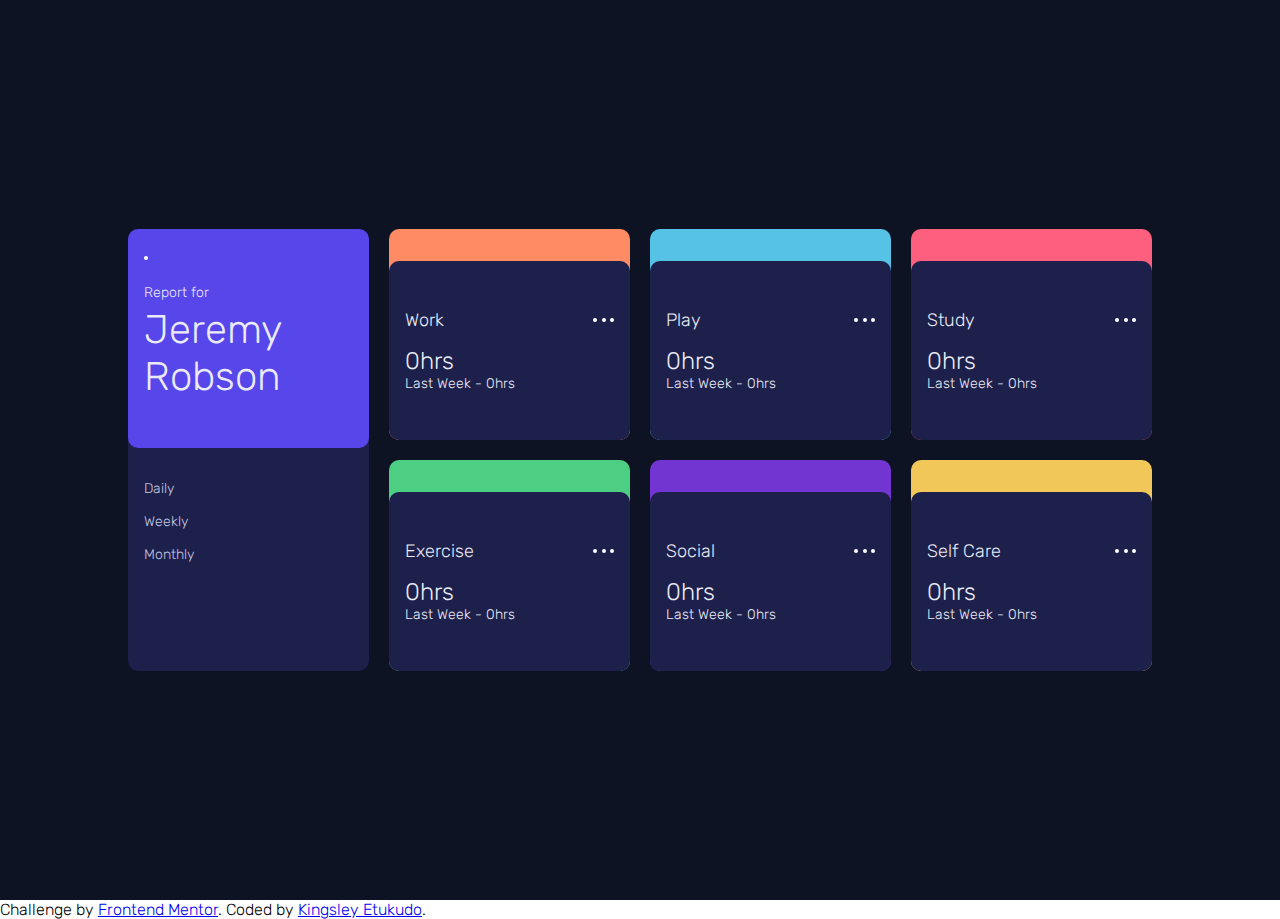
==== index.html @ 5ea38899 "new" ====
<!DOCTYPE html>
<html lang="en">
<head>
  <meta charset="UTF-8">
  <meta name="viewport" content="width=device-width, initial-scale=1.0"> <!-- displays site properly based on user's device -->
  <link rel="preconnect" href="https://fonts.googleapis.com">
<link rel="preconnect" href="https://fonts.gstatic.com" crossorigin>
<link href="https://fonts.googleapis.com/css2?family=Condiment&family=Cormorant+Garamond:ital,wght@0,300;0,400;0,500;0,600;0,700;1,300;1,400;1,500;1,600;1,700&family=Great+Vibes&family=Merienda:wght@400;700&family=Parisienne&family=Poppins&family=Redressed&family=Rubik:ital,wght@0,300;0,400;0,500;0,600;0,700;0,800;0,900;1,300;1,400;1,500;1,600;1,700;1,800;1,900&display=swap" rel="stylesheet">
  <link rel="icon" type="image/png" sizes="32x32" href="./images/favicon-32x32.png">
  <link rel="stylesheet" href="style.css">
  
  <title>Frontend Mentor | Time tracking dashboard</title>

  <!-- Feel free to remove these styles or customise in your own stylesheet 👍 -->
 
</head>
<body>

  <div class="container">
  

    <div class="center-control">


      <div class="container-inner">
        <div class="box box-1">
          <div class="profile-1">
            <div class="image">
              <img src="images/image-jeremy.png" alt="">
            </div>
           <div class="top-con">
            <p> Report for</p>
            <h2>Jeremy Robson</h2>
           </div>
          </div>
      
            <div class="text-1" id="btn-con">
            <p id="daily-time" class="btn">Daily</p>
            <p id="weekly-time" class="btn">Weekly</p>
            <p id="monthly-time" class="btn">Monthly</p>
            </div>
  
        </div>
  
        <div class="box box-2">
          <div class="sub-div">
            <div class="top-inner">
              <div class="sub-title">
                <p>Work</p>
              </div>
              <div class="three-dots">
                <span></span>
                <span></span>
                <span></span>
              </div>
            </div>
            <div class="main-footer">
              <h2 id="here"> 0hrs</h2>
            <span class="footer">
              <p id="previous"> Last Week - 0hrs</p>
            </span>
            </div>
  
          </div>
        </div>
  
        <div class="box box-3">
     <div class="sub-div">
  
      <div class="top-inner">
        <div class="sub-title">
          <p>Play</p>
        </div>
        <div class="three-dots">
          <span></span>
          <span></span>
          <span></span>
        </div>
      </div>

      <div class="main-footer">
        <h2 id="here1"> 0hrs</h2>
        <span class="footer">
        <p id="previous1"> Last Week - 0hrs</p>
      </span>
      </div>
     
     
     </div>
  
        </div>
        <div class="box box-4">
          <div class="sub-div">
  
            <div class="top-inner">
              <div class="sub-title">
                <p>Study</p>
              </div>
              <div class="three-dots">
                <span></span>
                <span></span>
                <span></span>
              </div>
            </div>

            <div class="main-footer">
              <h2 id="here2"> 0hrs</h2>
              <span class="footer">
              <p id="previous2"> Last Week - 0hrs</p>
              </span>
            </div>
          
          </div>  
        </div>
        <div class="box box-5">
          <div class="sub-div">
  
            <div class="top-inner">
              <div class="sub-title">
                <p>Exercise</p>
              </div>
              <div class="three-dots">
                <span></span>
                <span></span>
                <span></span>
              </div>
            </div>

            <div class="main-footer">
              <h2 id="here3"> 0hrs</h2>
              <span class="footer">
                <p id="previous3"> Last Week - 0hrs</p>
              </span>
            </div>
      
          </div>
        </div>
        <div class="box box-6">
          <div class="sub-div">
  
            <div class="top-inner">
              <div class="sub-title">
                <p>Social</p>
              </div>
              <div class="three-dots">
                <span></span>
                <span></span>
                <span></span>
              </div>
            </div>

            <div class="main-footer">
              <h2 id="here4"> 0hrs</h2>
              <span class="footer">
                <p id="previous4"> Last Week - 0hrs</p>
              </span>
            </div>
            
          </div>
        </div>
        <div class="box box-7">
          <div class="sub-div">
  
            <div class="top-inner">
              <div class="sub-title">
                <p>Self Care</p>
              </div>
              <div class="three-dots">
                <span></span>
                <span></span>
                <span></span>
              </div>
            </div>

            <div class="main-footer">
              <h2 id="here5"> 0hrs</h2>
              <span class="footer">
                <p id="previous5"> Last Week - 0hrs</p>
              </span>
            </div>
           
          </div>
        </div>
      </div>

      

    </div>
  </div>

  

  
  <div class="attribution">
    Challenge by <a href="https://www.frontendmentor.io?ref=challenge" target="_blank">Frontend Mentor</a>. 
    Coded by <a href="#">Kingsley Etukudo</a>.
  </div>

  <script src="function.js"></script>
</body>
</html>
---- style.css ----
*{
  padding: 0;
  margin: 0;
  font-weight: 100;
}

body{
  font-family: 'rubik';
  font-weight: 100;
}
.container{
  background-color: #0D1323;
  display: flex;
  align-items: center;
  justify-content: center;
  color: #eaebf7;
  height: 100vh;
}

.center-control{
  display: flex;
  justify-content: center;
  align-items: center;
  width: 80%;
}

.container-inner{
  display: grid;
  margin: auto 0;
  grid-gap: 20px;
  grid-template-columns: repeat(4, 1fr);
  grid-template-areas: 
  "box1 box2  box3  box4"
  "box1 box5  box6  box7"
}

.box-1{
  grid-area: box1;
  background-color: #1D204B;
  border-radius: 10px;
 
}

.box-2{
  grid-area: box2;
  background-color: #FF8B64;
  background-image: url('images/icon-work.svg');
  background-position: top right;
  background-repeat: no-repeat;
  background-size: 40px;
  padding-top: 2rem;
  border-radius: 10px;
}

.box-3{
  grid-area: box3;
  background-color: #56C2E6;
  background-image: url('images/icon-play.svg');
  background-position: top right;
  background-repeat: no-repeat;
  background-size: 50px;
  padding-top: 2rem;
  border-radius: 10px;
}

.box-4{
  grid-area: box4;
  background-color: #FE5F7E;
  background-image: url('images/icon-study.svg');
  background-position: top right;
  background-repeat: no-repeat;
  background-size: 50px;
  padding-top: 2rem;
  border-radius: 10px;
}

.box-5{
  grid-area: box5;
  background-color: #4CCF83;
  background-image: url('images/icon-exercise.svg');
  background-position: top right;
  background-repeat: no-repeat;
  background-size: 60px;
  padding-top: 2rem;
  border-radius: 10px;
}

.box-6{
  grid-area: box6;
  background-color: #7235D1;
  background-image: url('images/icon-social.svg');
  background-position: top right;
  background-repeat: no-repeat;
  background-size: 40px;
  padding-top: 2rem;
  border-radius: 10px;
}

.box-7{
  grid-area: box7;
  background-color: #F1C75A;
  background-image: url('images/icon-self-care.svg');
  background-position: top right;
  background-repeat: no-repeat;
  background-size: 40px;
  padding-top: 2rem;
  border-radius: 10px;
}

.profile-1{
  background-color: #5746EA;
  padding: 1rem;
  padding-bottom: 1rem;
  border-radius: 10px;
}

.top-con{
  padding-bottom: 2rem;
}

.text-1{
  padding: 1rem;
  color:  #c5c6e0;
  font-weight: 500;
}

.btn {
  margin: 1rem 0;
  cursor: pointer;
  font-size: 14px;
}

.active, .btn:hover {
  /* background-color: rgb(0, 9, 58); */
  /* width: 50%; */
  color: white;
  font-weight: 700;
  padding: 0.05rem 0;
}

.profile-1 img{
  width: 70px;
  border: 2px solid #fff;
  border-radius: 50%;
}

.profile-1 p{
  font-size: 14px;
  margin-top: 20px;
}

.profile-1 h2{
  margin-top: 5px;
  font-size: 40px;
}

.sub-div{
  background-color: #1D204B;
  padding: 3rem 1rem;
  border-radius: 10px;
}

.sub-div:hover{
  background-color: #6f76c8;
  color: #fff;
  cursor: pointer;
}

.top-inner{
  display: flex;
  justify-content: space-between;
  align-items: center;
  margin-bottom: 1rem;
  width: 100%;
}

.sub-title{
  font-size: 18px;
  font-weight: 500;
}

.three-dots{
  width:10%;
  display: flex;
  justify-content: space-between;
  align-items: center;
  gap: 2px;
}

.three-dots span{
  width: 0px;
  padding: 2px;
  background-color: #fff;
  border-radius: 100%;
}

.footer p{
  font-size: 14px;
}

@media (max-width:750px){

  .container{
    height: 100%;
    padding: 2rem 0;
  }
  .container-inner{
    width: 100%;
    grid-template-columns: repeat(1, 1fr);
  grid-template-areas: 
  "box1"
  "box2"
  "box3"  
  "box4"
  "box5"  
  "box6"
  "box7"
}

.profile-1{
  display: flex;
  justify-content: space-between;
  align-items: center;
}

.profile-1 img{
  width: 80px;
}


.top-con{
  padding-bottom: 0;
}

.profile-1 p{
  margin: 5px;
}

.profile-1 h2{
  font-size: 20px;
  margin: 5px;
  font-weight: 700;
}

.box {
  width: 100%;
}

.main-footer{
  display: flex;
  justify-content: space-between;
  align-items: center;
}

.text-1{
  display: flex;
  justify-content: space-between;
  align-items: center;
  padding: 0 1rem;
}

.sub-title{
  font-size: 25px;
  font-weight: 700;
}

.sub-div{
  padding: 1rem 1rem;
 
}

}
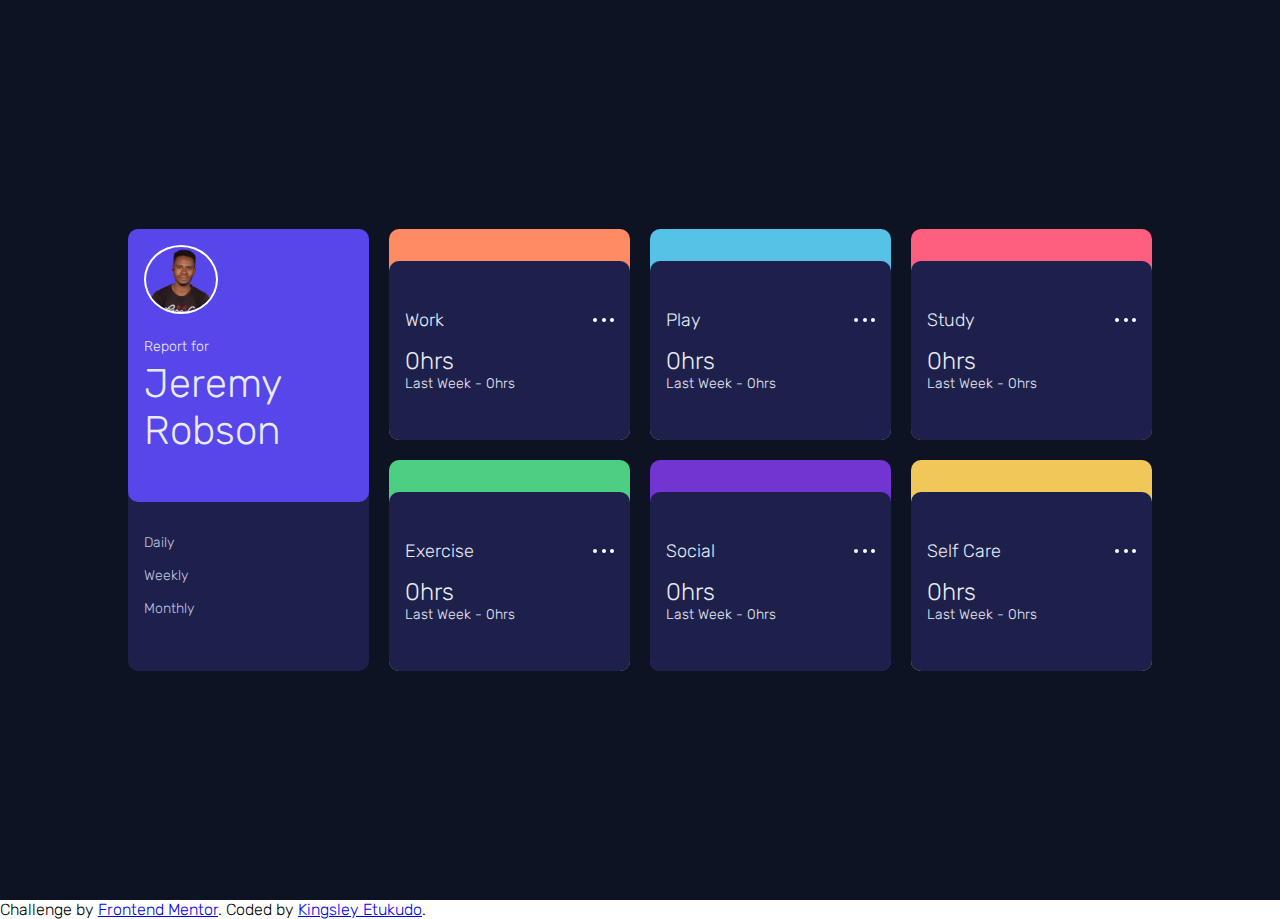
==== commit 50b13a2d: "added photo" ====
--- a/index.html
+++ b/index.html
@@ -26,7 +26,7 @@
         <div class="box box-1">
           <div class="profile-1">
             <div class="image">
-              <img src="images/image-jeremy.png" alt="">
+              <img src="images/my-pic1.png" alt="">
             </div>
            <div class="top-con">
             <p> Report for</p>
